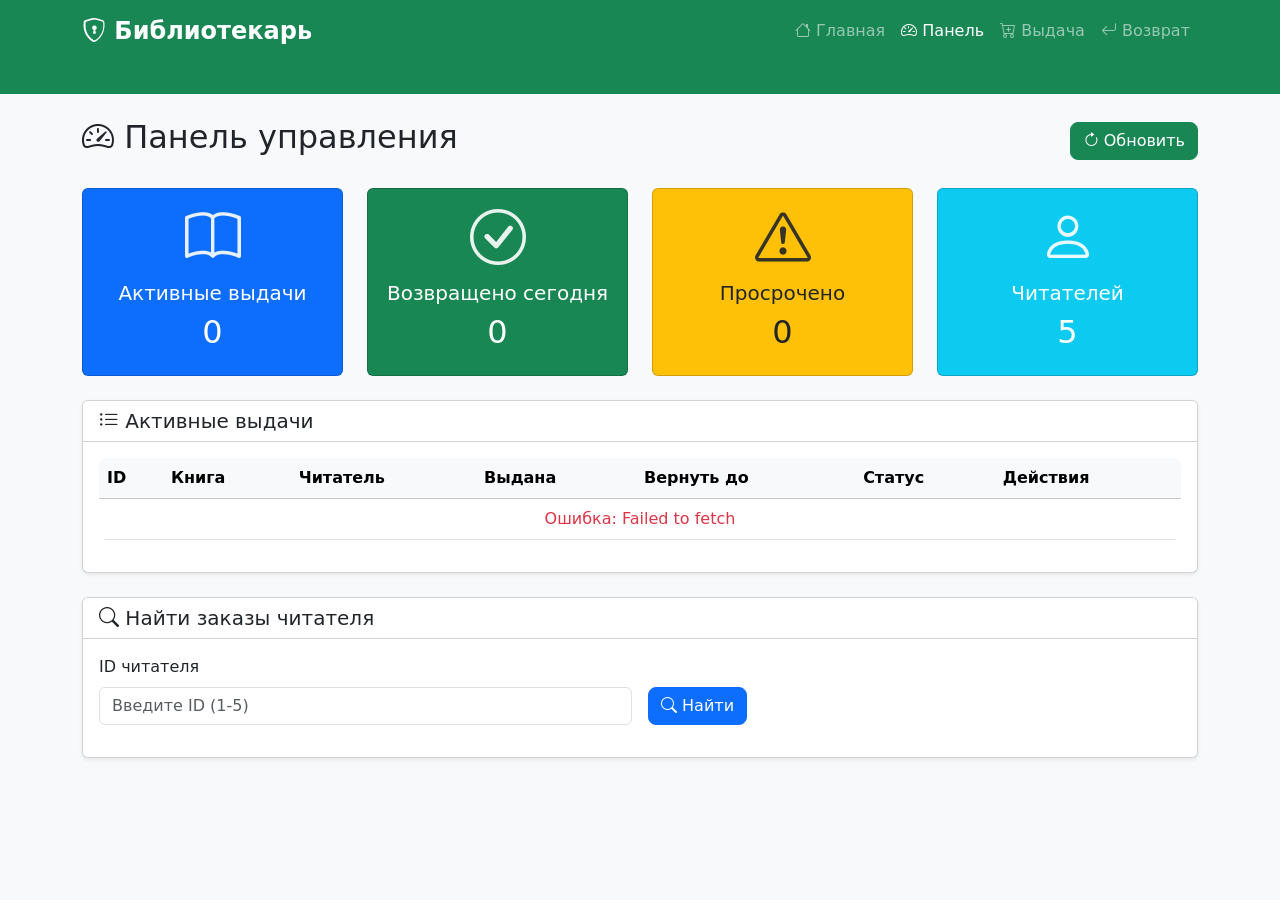
==== src/main/webapp/librarian/dashboard.html @ 858cf86d "Initial commit" ====
<!DOCTYPE html>
<html lang="ru">
<head>
    <meta charset="UTF-8">
    <meta name="viewport" content="width=device-width, initial-scale=1.0">
    <title>Панель библиотекаря - Библиотека</title>
    <link href="https://cdn.jsdelivr.net/npm/bootstrap@5.3.0/dist/css/bootstrap.min.css" rel="stylesheet">
    <link rel="stylesheet" href="https://cdn.jsdelivr.net/npm/bootstrap-icons@1.11.0/font/bootstrap-icons.css">
    <link rel="stylesheet" href="../css/style.css">
    <style>
        .status-badge { font-size: 0.85em; padding: 0.4em 0.8em; }
        .table-hover tbody tr:hover { background-color: #f8f9fa; cursor: pointer; }
        .action-btn { margin: 2px; }
    </style>
</head>
<body>
<!-- Навигация -->
<nav class="navbar navbar-expand-lg navbar-dark bg-success">
    <div class="container">
        <a class="navbar-brand" href="../index.html">
            <i class="bi bi-shield-lock"></i> Библиотекарь
        </a>
        <button class="navbar-toggler" type="button" data-bs-toggle="collapse" data-bs-target="#navbarNav">
            <span class="navbar-toggler-icon"></span>
        </button>
        <div class="collapse navbar-collapse" id="navbarNav">
            <ul class="navbar-nav ms-auto">
                <li class="nav-item">
                    <a class="nav-link" href="../index.html">
                        <i class="bi bi-house"></i> Главная
                    </a>
                </li>
                <li class="nav-item">
                    <a class="nav-link active" href="dashboard.html">
                        <i class="bi bi-speedometer2"></i> Панель
                    </a>
                </li>
                <li class="nav-item">
                    <a class="nav-link" href="issue.html">
                        <i class="bi bi-cart-plus"></i> Выдача
                    </a>
                </li>
                <li class="nav-item">
                    <a class="nav-link" href="returns.html">
                        <i class="bi bi-arrow-return-left"></i> Возврат
                    </a>
                </li>
            </ul>
        </div>
    </div>
</nav>

<!-- Основной контент -->
<div class="container mt-4">
    <div class="d-flex justify-content-between align-items-center mb-4">
        <h2><i class="bi bi-speedometer2"></i> Панель управления</h2>
        <button class="btn btn-success" onclick="loadActiveLoans()">
            <i class="bi bi-arrow-clockwise"></i> Обновить
        </button>
    </div>

    <!-- Статистика -->
    <div class="row mb-4">
        <div class="col-md-3">
            <div class="card bg-primary text-white">
                <div class="card-body text-center">
                    <i class="bi bi-book display-4"></i>
                    <h5 class="card-title mt-2">Активные выдачи</h5>
                    <h2 id="activeLoansCount">0</h2>
                </div>
            </div>
        </div>
        <div class="col-md-3">
            <div class="card bg-success text-white">
                <div class="card-body text-center">
                    <i class="bi bi-check-circle display-4"></i>
                    <h5 class="card-title mt-2">Возвращено сегодня</h5>
                    <h2 id="returnedToday">0</h2>
                </div>
            </div>
        </div>
        <div class="col-md-3">
            <div class="card bg-warning text-dark">
                <div class="card-body text-center">
                    <i class="bi bi-exclamation-triangle display-4"></i>
                    <h5 class="card-title mt-2">Просрочено</h5>
                    <h2 id="overdueCount">0</h2>
                </div>
            </div>
        </div>
        <div class="col-md-3">
            <div class="card bg-info text-white">
                <div class="card-body text-center">
                    <i class="bi bi-person display-4"></i>
                    <h5 class="card-title mt-2">Читателей</h5>
                    <h2>5</h2>
                </div>
            </div>
        </div>
    </div>

    <!-- Таблица активных выдач -->
    <div class="card shadow-sm">
        <div class="card-header bg-white">
            <h5 class="mb-0"><i class="bi bi-list-ul"></i> Активные выдачи</h5>
        </div>
        <div class="card-body">
            <div class="table-responsive">
                <table class="table table-hover align-middle">
                    <thead class="table-light">
                    <tr>
                        <th>ID</th>
                        <th>Книга</th>
                        <th>Читатель</th>
                        <th>Выдана</th>
                        <th>Вернуть до</th>
                        <th>Статус</th>
                        <th>Действия</th>
                    </tr>
                    </thead>
                    <tbody id="loansTableBody">
                    <tr>
                        <td colspan="7" class="text-center text-muted">Загрузка данных...</td>
                    </tr>
                    </tbody>
                </table>
            </div>
        </div>
    </div>

    <!-- Поиск заказов по читателю -->
    <div class="card shadow-sm mt-4">
        <div class="card-header bg-white">
            <h5 class="mb-0"><i class="bi bi-search"></i> Найти заказы читателя</h5>
        </div>
        <div class="card-body">
            <div class="row g-3">
                <div class="col-md-6">
                    <label class="form-label">ID читателя</label>
                    <input type="number" id="readerIdSearch" class="form-control"
                           placeholder="Введите ID (1-5)" min="1" max="5">
                </div>
                <div class="col-md-6 d-flex align-items-end">
                    <button class="btn btn-primary" onclick="searchReaderOrders()">
                        <i class="bi bi-search"></i> Найти
                    </button>
                </div>
            </div>
            <div id="readerOrdersResults" class="mt-3"></div>
        </div>
    </div>
</div>

<!-- Модальное окно возврата -->
<div class="modal fade" id="returnModal" tabindex="-1">
    <div class="modal-dialog">
        <div class="modal-content">
            <div class="modal-header">
                <h5 class="modal-title">Подтверждение возврата</h5>
                <button type="button" class="btn-close" data-bs-dismiss="modal"></button>
            </div>
            <div class="modal-body">
                <input type="hidden" id="returnLoanId">
                <p>Вы действительно хотите отметить книгу как возвращённую?</p>
                <p id="returnBookInfo" class="fw-bold"></p>
            </div>
            <div class="modal-footer">
                <button type="button" class="btn btn-secondary" data-bs-dismiss="modal">Отмена</button>
                <button type="button" class="btn btn-success" onclick="confirmReturn()">
                    <i class="bi bi-check-lg"></i> Подтвердить возврат
                </button>
            </div>
        </div>
    </div>
</div>

<script src="https://cdn.jsdelivr.net/npm/bootstrap@5.3.0/dist/js/bootstrap.bundle.min.js"></script>
<script>
    // Базовый URL API
    const API_BASE = 'http://localhost:8081/library/api';

    // Загрузка активных выдач при загрузке страницы
    document.addEventListener('DOMContentLoaded', function() {
        loadActiveLoans();
    });

    // Загрузка активных выдач
    function loadActiveLoans() {
        const tbody = document.getElementById('loansTableBody');
        tbody.innerHTML = '<tr><td colspan="7" class="text-center">Загрузка...</td></tr>';

        fetch(`${API_BASE}/loans`)
            .then(response => {
                if (!response.ok) throw new Error('Ошибка загрузки');
                return response.json();
            })
            .then(loans => {
                displayLoans(loans);
                updateStats(loans);
            })
            .catch(error => {
                console.error('Error:', error);
                tbody.innerHTML = `<tr><td colspan="7" class="text-center text-danger">
                        Ошибка: ${error.message}
                    </td></tr>`;
            });
    }

    // Отображение списка выдач
    function displayLoans(loans) {
        const tbody = document.getElementById('loansTableBody');

        if (loans.length === 0) {
            tbody.innerHTML = '<tr><td colspan="7" class="text-center text-muted">Нет активных выдач</td></tr>';
            return;
        }

        tbody.innerHTML = loans.map(loan => {
            const order = loan.order || {};
            const book = order.book || {};
            const reader = order.reader || {};
            const isOverdue = loan.dueDate && new Date(loan.dueDate) < new Date();

            return `
                    <tr>
                        <td><strong>#${loan.id}</strong></td>
                        <td>
                            <strong>${book.title || 'Неизвестно'}</strong><br>
                            <small class="text-muted">${book.author || ''}</small>
                        </td>
                        <td>${reader.fullName || `ID: ${order.readerId}`}</td>
                        <td>${formatDate(loan.issueDate)}</td>
                        <td class="${isOverdue ? 'text-danger fw-bold' : ''}">
                            ${formatDate(loan.dueDate)}
                            ${isOverdue ? '<br><small class="text-danger">⚠ Просрочено</small>' : ''}
                        </td>
                        <td>
                            <span class="badge bg-success status-badge">
                                <i class="bi bi-check-circle"></i> Выдана
                            </span>
                        </td>
                        <td>
                            <button class="btn btn-sm btn-outline-success action-btn"
                                    onclick="showReturnModal(${loan.id}, '${(book.title || '').replace(/'/g, "\\'")}', '${(reader.fullName || '').replace(/'/g, "\\'")}')">
                                <i class="bi bi-arrow-return-left"></i> Вернуть
                            </button>
                        </td>
                    </tr>
                `;
        }).join('');
    }

    // Обновление статистики
    function updateStats(loans) {
        document.getElementById('activeLoansCount').textContent = loans.length;

        const today = new Date().toISOString().split('T')[0];
        const returnedToday = loans.filter(l => l.returnDate === today).length;
        document.getElementById('returnedToday').textContent = returnedToday;

        const overdue = loans.filter(l => l.dueDate && new Date(l.dueDate) < new Date()).length;
        document.getElementById('overdueCount').textContent = overdue;
    }

    // Поиск заказов читателя
    function searchReaderOrders() {
        const readerId = document.getElementById('readerIdSearch').value;
        const resultsDiv = document.getElementById('readerOrdersResults');

        if (!readerId || readerId < 1 || readerId > 5) {
            resultsDiv.innerHTML = '<div class="alert alert-warning">Введите корректный ID читателя (1-5)</div>';
            return;
        }

        resultsDiv.innerHTML = '<div class="text-center">Загрузка...</div>';

        fetch(`${API_BASE}/orders?readerId=${readerId}`)
            .then(response => {
                if (!response.ok) throw new Error('Ошибка загрузки');
                return response.json();
            })
            .then(orders => {
                displayReaderOrders(orders, readerId);
            })
            .catch(error => {
                console.error('Error:', error);
                resultsDiv.innerHTML = `<div class="alert alert-danger">Ошибка: ${error.message}</div>`;
            });
    }

    // Отображение заказов читателя
    function displayReaderOrders(orders, readerId) {
        const container = document.getElementById('readerOrdersResults');

        if (orders.length === 0) {
            container.innerHTML = '<div class="alert alert-info">У читателя нет заказов</div>';
            return;
        }

        container.innerHTML = `
                <h6>Заказы читателя #${readerId}:</h6>
                <div class="table-responsive">
                    <table class="table table-sm table-bordered">
                        <thead class="table-light">
                            <tr>
                                <th>ID заказа</th>
                                <th>Книга</th>
                                <th>Тип</th>
                                <th>Статус</th>
                                <th>Дата</th>
                                <th>Действия</th>
                            </tr>
                        </thead>
                        <tbody>
                            ${orders.map(order => `
                                <tr>
                                    <td>#${order.id}</td>
                                    <td>${order.book?.title || 'Неизвестно'}</td>
                                    <td>${order.loanType === 'HOME' ? '🏠 Абонемент' : '📚 Читальный зал'}</td>
                                    <td>
                                        <span class="badge ${getStatusBadge(order.status)}">
                                            ${getStatusText(order.status)}
                                        </span>
                                    </td>
                                    <td>${formatDate(order.createdDate)}</td>
                                    <td>
                                        ${order.status === 'PENDING' ? `
                                            <button class="btn btn-sm btn-primary"
                                                    onclick="issueOrder(${order.id})">
                                                <i class="bi bi-check"></i> Выдать
                                            </button>
                                        ` : ''}
                                    </td>
                                </tr>
                            `).join('')}
                        </tbody>
                    </table>
                </div>
            `;
    }

    // Показать модальное окно возврата
    function showReturnModal(loanId, bookTitle, readerName) {
        document.getElementById('returnLoanId').value = loanId;
        document.getElementById('returnBookInfo').textContent =
            `"${bookTitle}" — ${readerName}`;
        new bootstrap.Modal(document.getElementById('returnModal')).show();
    }

    // Подтверждение возврата
    function confirmReturn() {
        const loanId = document.getElementById('returnLoanId').value;

        fetch(`${API_BASE}/loans/${loanId}/return`, {
            method: 'POST'
        })
            .then(response => {
                if (!response.ok) throw new Error('Ошибка при возврате');
                return response.json();
            })
            .then(loan => {
                alert('✅ Книга успешно возвращена!');
                bootstrap.Modal.getInstance(document.getElementById('returnModal')).hide();
                loadActiveLoans();
            })
            .catch(error => {
                alert('❌ Ошибка: ' + error.message);
            });
    }

    // Выдача книги по заказу
    function issueOrder(orderId) {
        if (!confirm('Выдать книгу по этому заказу?')) return;

        fetch(`${API_BASE}/loans/${orderId}/issue`, {
            method: 'POST'
        })
            .then(response => {
                if (!response.ok) throw new Error('Ошибка при выдаче');
                return response.json();
            })
            .then(loan => {
                alert('✅ Книга выдана!\nID выдачи: ' + loan.id);
                loadActiveLoans();
                // Обновить заказы если они отображаются
                const readerId = document.getElementById('readerIdSearch').value;
                if (readerId) searchReaderOrders();
            })
            .catch(error => {
                alert('❌ Ошибка: ' + error.message);
            });
    }

    // Вспомогательные функции
    function formatDate(dateString) {
        if (!dateString) return '—';
        const date = new Date(dateString);
        return date.toLocaleDateString('ru-RU');
    }

    function getStatusBadge(status) {
        const badges = {
            'PENDING': 'bg-warning text-dark',
            'ISSUED': 'bg-success',
            'RETURNED': 'bg-secondary',
            'CANCELLED': 'bg-danger'
        };
        return badges[status] || 'bg-light text-dark';
    }

    function getStatusText(status) {
        const texts = {
            'PENDING': '⏳ Ожидает',
            'ISSUED': '✅ Выдана',
            'RETURNED': '🔄 Возвращена',
            'CANCELLED': '❌ Отменён'
        };
        return texts[status] || status;
    }
</script>
</body>
</html>
---- src/main/webapp/css/style.css ----
body {
    background-color: #f8f9fa;
    min-height: 100vh;
}

.navbar-brand {
    font-weight: bold;
    font-size: 1.5rem;
}

.card {
    transition: transform 0.2s;
}

.card:hover {
    transform: translateY(-5px);
}

.btn {
    border-radius: 8px;
}

.table {
    background-color: white;
    border-radius: 8px;
    overflow: hidden;
}

.badge {
    padding: 0.5em 0.8em;
    font-size: 0.85em;
}

.display-1, .display-4 {
    opacity: 0.9;
}

footer {
    margin-top: auto;
}

.container {
    margin-bottom: 2rem;
}
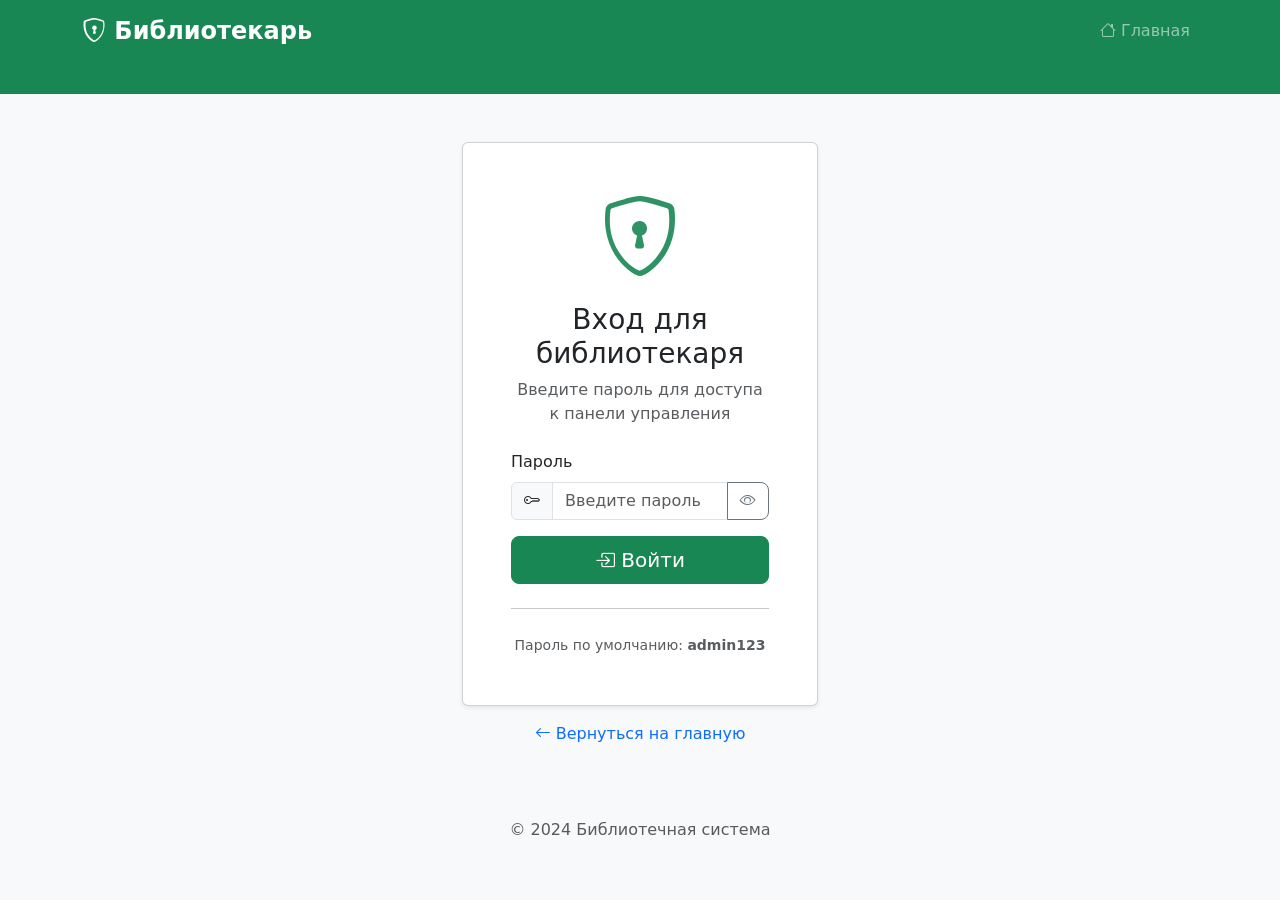
==== commit b2423447: "Add password protection for librarian access - Added login.html page with password form and session " ====
--- a/src/main/webapp/librarian/dashboard.html
+++ b/src/main/webapp/librarian/dashboard.html
@@ -179,8 +179,12 @@
     // Базовый URL API
     const API_BASE = 'http://localhost:8081/library/api';
 
-    // Загрузка активных выдач при загрузке страницы
+    // Проверка аутентификации при загрузке страницы
     document.addEventListener('DOMContentLoaded', function() {
+        if (sessionStorage.getItem('librarianLoggedIn') !== 'true') {
+            window.location.href = 'login.html';
+            return;
+        }
         loadActiveLoans();
     });
 
